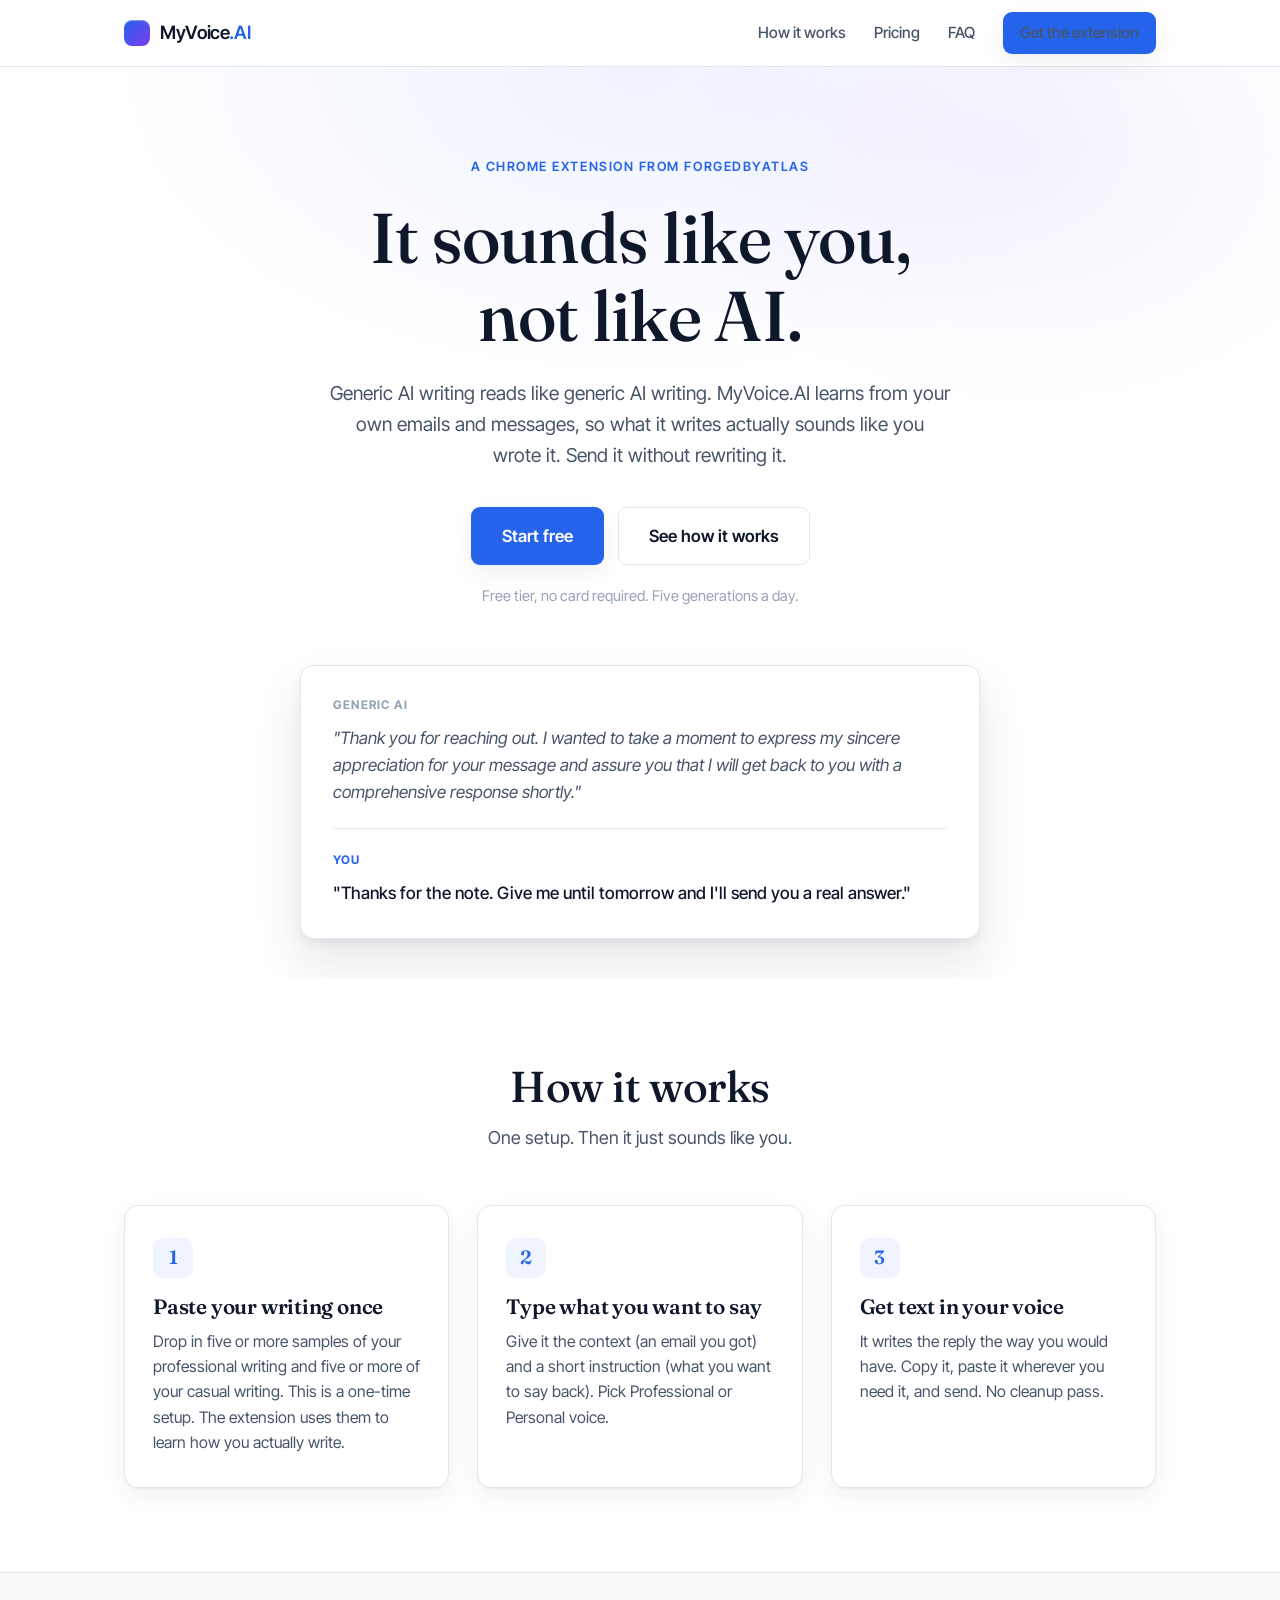
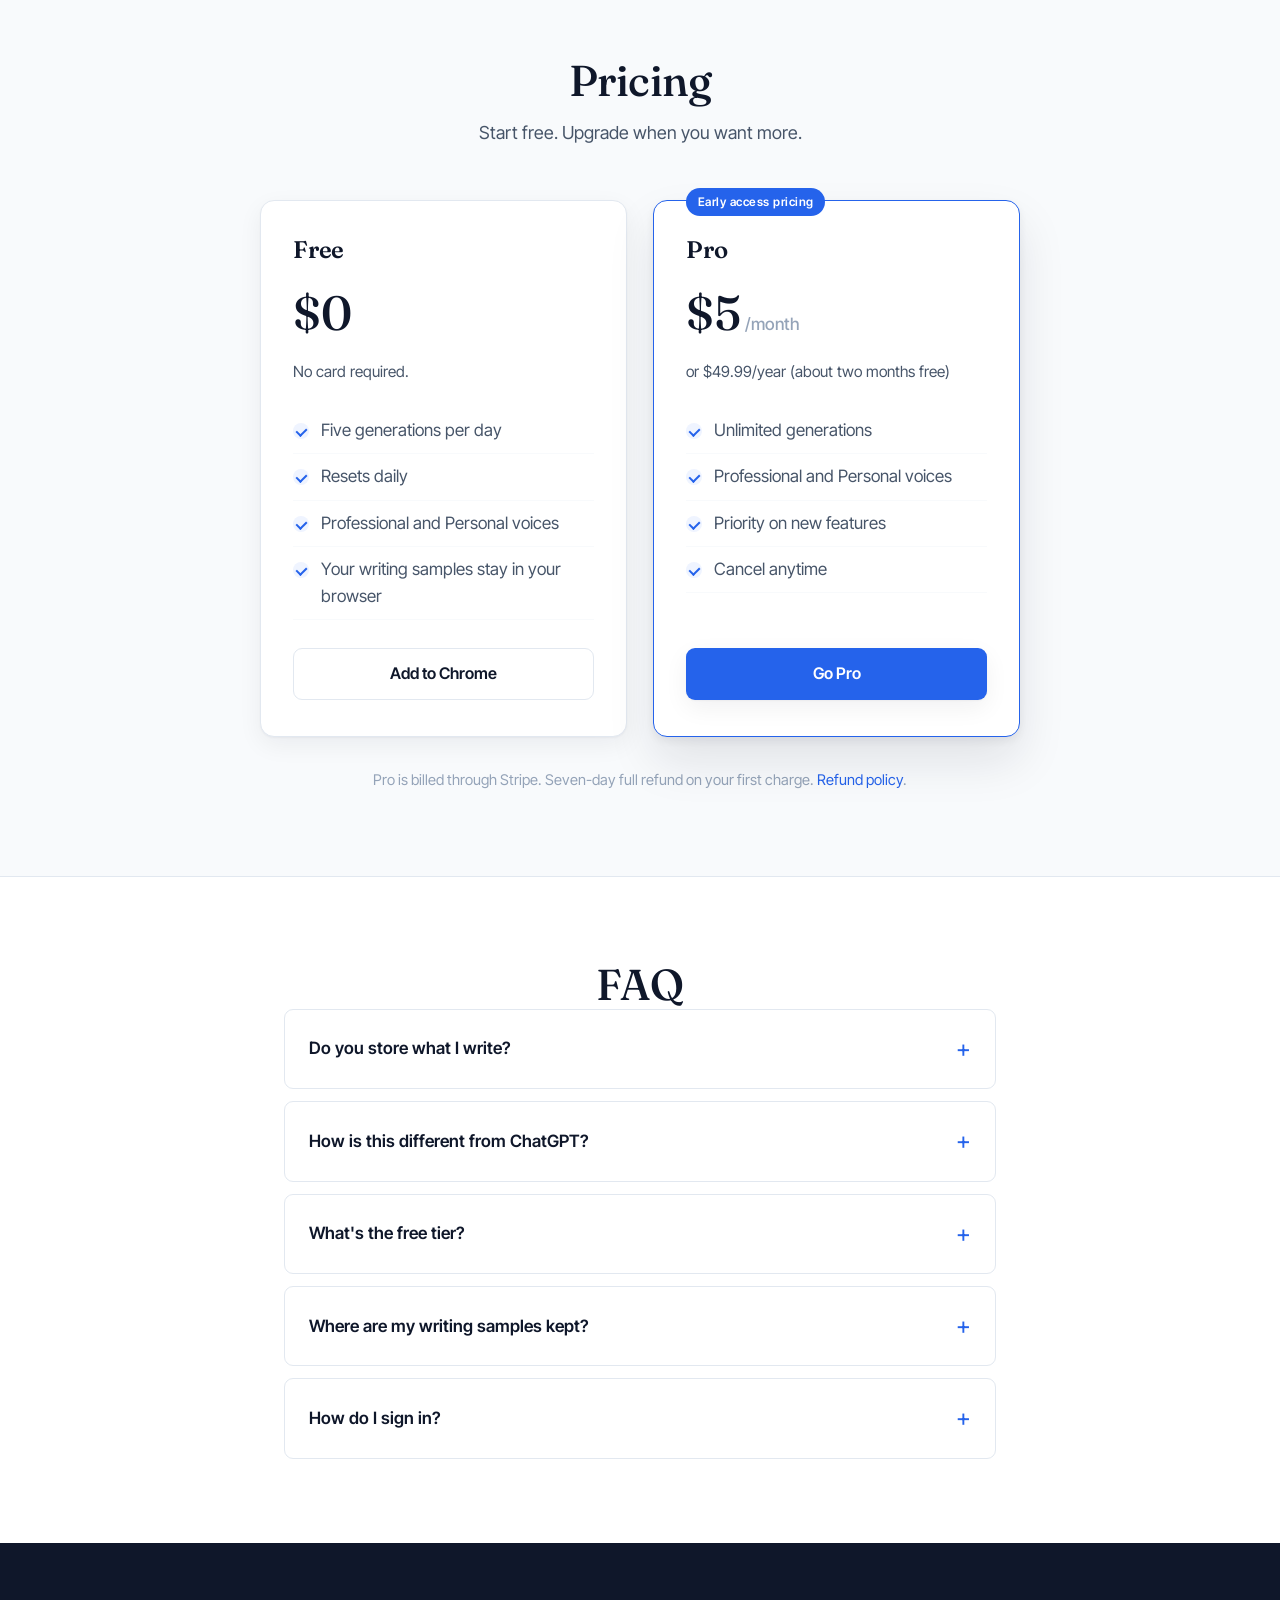
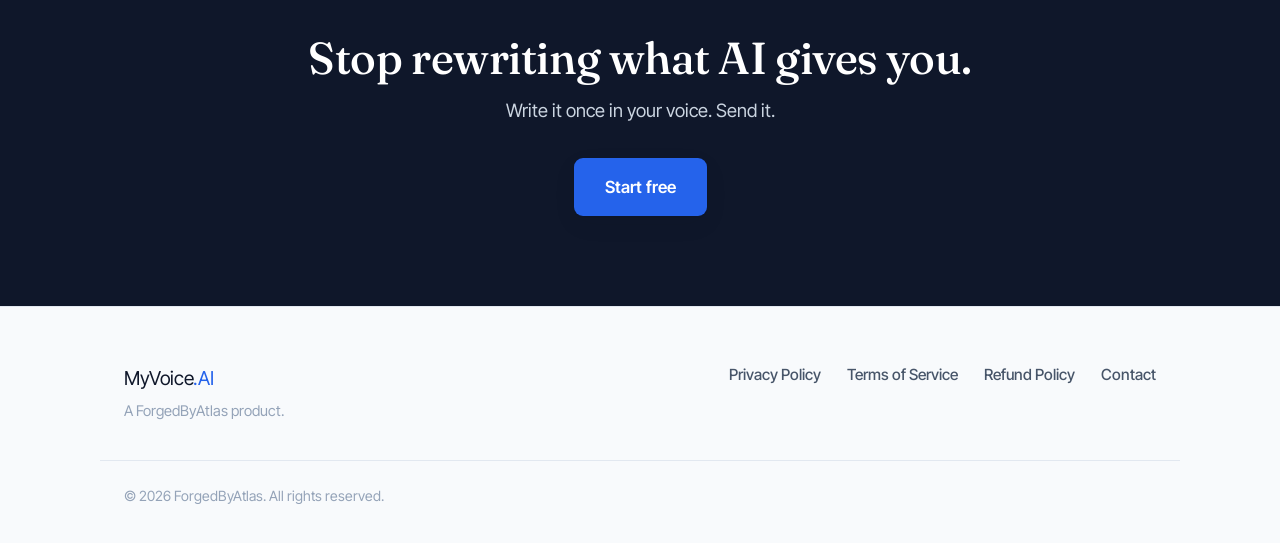
==== index.html @ 8e1022cf "Initial commit: MyVoice.AI landing site and legal pages" ====
<!DOCTYPE html>
<html lang="en">
<head>
  <meta charset="UTF-8">
  <meta name="viewport" content="width=device-width, initial-scale=1.0">
  <title>MyVoice.AI — Writing that sounds like you, not like AI</title>
  <meta name="description" content="A Chrome extension that writes emails, messages, and replies in your own voice. Paste in your writing once, and it sounds like you from then on.">
  <link rel="preconnect" href="https://fonts.googleapis.com">
  <link rel="preconnect" href="https://fonts.gstatic.com" crossorigin>
  <link href="https://fonts.googleapis.com/css2?family=Fraunces:opsz,wght@9..144,400;9..144,500;9..144,600&family=Inter+Tight:wght@400;500;600;700&display=swap" rel="stylesheet">
  <link rel="stylesheet" href="styles.css">
</head>
<body>
  <header class="site-header">
    <div class="container header-inner">
      <a href="index.html" class="brand">
        <span class="brand-mark" aria-hidden="true"></span>
        <span class="brand-text">MyVoice<span class="brand-dot">.AI</span></span>
      </a>
      <nav class="nav">
        <a href="#how">How it works</a>
        <a href="#pricing">Pricing</a>
        <a href="#faq">FAQ</a>
        <a href="#pricing" class="btn btn-sm btn-primary">Get the extension</a>
      </nav>
    </div>
  </header>

  <main>
    <!-- HERO -->
    <section class="hero">
      <div class="container hero-inner">
        <p class="eyebrow">A Chrome extension from ForgedByAtlas</p>
        <h1>It sounds like you,<br>not like AI.</h1>
        <p class="hero-sub">
          Generic AI writing reads like generic AI writing. MyVoice.AI learns from your
          own emails and messages, so what it writes actually sounds like you wrote it.
          Send it without rewriting it.
        </p>
        <div class="hero-actions">
          <a href="#pricing" class="btn btn-primary btn-lg">Start free</a>
          <a href="#how" class="btn btn-ghost btn-lg">See how it works</a>
        </div>
        <p class="hero-foot">Free tier, no card required. Five generations a day.</p>
      </div>
      <div class="hero-demo container">
        <div class="demo-card">
          <div class="demo-row">
            <div class="demo-label">Generic AI</div>
            <p class="demo-generic">"Thank you for reaching out. I wanted to take a moment to express my sincere appreciation for your message and assure you that I will get back to you with a comprehensive response shortly."</p>
          </div>
          <div class="demo-divider" aria-hidden="true"></div>
          <div class="demo-row">
            <div class="demo-label demo-label-you">You</div>
            <p class="demo-you">"Thanks for the note. Give me until tomorrow and I'll send you a real answer."</p>
          </div>
        </div>
      </div>
    </section>

    <!-- HOW IT WORKS -->
    <section id="how" class="section">
      <div class="container">
        <h2 class="section-title">How it works</h2>
        <p class="section-lead">One setup. Then it just sounds like you.</p>
        <ol class="steps">
          <li class="step">
            <div class="step-num">1</div>
            <h3>Paste your writing once</h3>
            <p>Drop in five or more samples of your professional writing and five or more of your casual writing. This is a one-time setup. The extension uses them to learn how you actually write.</p>
          </li>
          <li class="step">
            <div class="step-num">2</div>
            <h3>Type what you want to say</h3>
            <p>Give it the context (an email you got) and a short instruction (what you want to say back). Pick Professional or Personal voice.</p>
          </li>
          <li class="step">
            <div class="step-num">3</div>
            <h3>Get text in your voice</h3>
            <p>It writes the reply the way you would have. Copy it, paste it wherever you need it, and send. No cleanup pass.</p>
          </li>
        </ol>
      </div>
    </section>

    <!-- PRICING -->
    <section id="pricing" class="section section-alt">
      <div class="container">
        <h2 class="section-title">Pricing</h2>
        <p class="section-lead">Start free. Upgrade when you want more.</p>
        <div class="plans">
          <div class="plan">
            <h3 class="plan-name">Free</h3>
            <div class="plan-price"><span class="plan-amount">$0</span></div>
            <p class="plan-note">No card required.</p>
            <ul class="plan-features">
              <li>Five generations per day</li>
              <li>Resets daily</li>
              <li>Professional and Personal voices</li>
              <li>Your writing samples stay in your browser</li>
            </ul>
            <a href="#" class="btn btn-ghost btn-block">Add to Chrome</a>
          </div>
          <div class="plan plan-featured">
            <div class="plan-tag">Early access pricing</div>
            <h3 class="plan-name">Pro</h3>
            <div class="plan-price">
              <span class="plan-amount">$5</span><span class="plan-period">/month</span>
            </div>
            <p class="plan-note">or $49.99/year (about two months free)</p>
            <ul class="plan-features">
              <li>Unlimited generations</li>
              <li>Professional and Personal voices</li>
              <li>Priority on new features</li>
              <li>Cancel anytime</li>
            </ul>
            <a href="#" class="btn btn-primary btn-block">Go Pro</a>
          </div>
        </div>
        <p class="pricing-foot">Pro is billed through Stripe. Seven-day full refund on your first charge. <a href="refund.html">Refund policy</a>.</p>
      </div>
    </section>

    <!-- FAQ -->
    <section id="faq" class="section">
      <div class="container container-narrow">
        <h2 class="section-title">FAQ</h2>
        <div class="faq">
          <details class="faq-item">
            <summary>Do you store what I write?</summary>
            <div class="faq-body">
              <p>No. The message content you send for generation is never stored on our servers. It's processed to produce your reply and then it's gone.</p>
              <p>The only writing we keep are your setup samples, and those are saved in your browser's Chrome sync storage, not in our database. They stay with you.</p>
            </div>
          </details>
          <details class="faq-item">
            <summary>How is this different from ChatGPT?</summary>
            <div class="faq-body">
              <p>ChatGPT writes in a generic, average voice because it's trained on everyone. MyVoice.AI is matched to your writing specifically, using the samples you provide. The output sounds like you, which means you can send it as-is instead of rewriting it to not sound like a robot.</p>
            </div>
          </details>
          <details class="faq-item">
            <summary>What's the free tier?</summary>
            <div class="faq-body">
              <p>Five generations per day, resetting daily, with no card required. Both Professional and Personal voices are included. If you need more than five a day, Pro removes the limit.</p>
            </div>
          </details>
          <details class="faq-item">
            <summary>Where are my writing samples kept?</summary>
            <div class="faq-body">
              <p>In your browser's Chrome sync storage. That means they're tied to your Chrome profile, not sitting in our database. We don't have a copy.</p>
            </div>
          </details>
          <details class="faq-item">
            <summary>How do I sign in?</summary>
            <div class="faq-body">
              <p>With a magic link. You enter your email and we send you a sign-in link. No password to create or forget.</p>
            </div>
          </details>
        </div>
      </div>
    </section>

    <!-- CTA -->
    <section class="cta">
      <div class="container">
        <h2>Stop rewriting what AI gives you.</h2>
        <p>Write it once in your voice. Send it.</p>
        <a href="#pricing" class="btn btn-primary btn-lg">Start free</a>
      </div>
    </section>
  </main>

  <footer class="site-footer">
    <div class="container footer-inner">
      <div class="footer-brand">
        <span class="brand-text">MyVoice<span class="brand-dot">.AI</span></span>
        <p>A ForgedByAtlas product.</p>
      </div>
      <nav class="footer-nav">
        <a href="privacy.html">Privacy Policy</a>
        <a href="terms.html">Terms of Service</a>
        <a href="refund.html">Refund Policy</a>
        <a href="mailto:forgedbyatlas@proton.me">Contact</a>
      </nav>
    </div>
    <div class="container footer-legal">
      <p>&copy; 2026 ForgedByAtlas. All rights reserved.</p>
    </div>
  </footer>
</body>
</html>
---- styles.css ----
:root {
  --accent: #2563eb;
  --accent-dark: #1d4ed8;
  --accent-soft: #eff4ff;
  --ink: #0f172a;
  --ink-soft: #475569;
  --ink-faint: #94a3b8;
  --line: #e2e8f0;
  --bg: #ffffff;
  --bg-alt: #f8fafc;
  --radius: 14px;
  --radius-sm: 9px;
  --maxw: 1080px;
  --shadow: 0 1px 2px rgba(15, 23, 42, 0.04), 0 8px 24px rgba(15, 23, 42, 0.06);
  --shadow-lg: 0 4px 8px rgba(15, 23, 42, 0.06), 0 24px 48px rgba(15, 23, 42, 0.10);
}

* { box-sizing: border-box; margin: 0; padding: 0; }

html { scroll-behavior: smooth; }

body {
  font-family: "Inter Tight", -apple-system, BlinkMacSystemFont, sans-serif;
  color: var(--ink);
  background: var(--bg);
  line-height: 1.6;
  -webkit-font-smoothing: antialiased;
  font-size: 17px;
}

h1, h2, h3 { font-family: "Fraunces", Georgia, serif; line-height: 1.1; letter-spacing: -0.01em; }

a { color: var(--accent); text-decoration: none; }
a:hover { color: var(--accent-dark); }

.container { width: 100%; max-width: var(--maxw); margin: 0 auto; padding: 0 24px; }
.container-narrow { max-width: 760px; }

/* HEADER */
.site-header {
  position: sticky; top: 0; z-index: 50;
  background: rgba(255, 255, 255, 0.85);
  backdrop-filter: saturate(180%) blur(12px);
  border-bottom: 1px solid var(--line);
}
.header-inner { display: flex; align-items: center; justify-content: space-between; height: 66px; }
.brand { display: flex; align-items: center; gap: 10px; color: var(--ink); font-weight: 600; }
.brand-mark {
  width: 26px; height: 26px; border-radius: 8px;
  background: linear-gradient(135deg, var(--accent), #7c3aed);
  box-shadow: inset 0 1px 1px rgba(255,255,255,0.4);
}
.brand-text { font-size: 1.15rem; letter-spacing: -0.02em; }
.brand-dot { color: var(--accent); }
.nav { display: flex; align-items: center; gap: 28px; }
.nav a { color: var(--ink-soft); font-weight: 500; font-size: 0.96rem; }
.nav a:hover { color: var(--ink); }

/* BUTTONS */
.btn {
  display: inline-flex; align-items: center; justify-content: center;
  font-family: inherit; font-weight: 600; font-size: 1rem;
  padding: 12px 22px; border-radius: var(--radius-sm);
  border: 1px solid transparent; cursor: pointer; transition: all 0.16s ease;
  white-space: nowrap;
}
.btn-sm { padding: 8px 16px; font-size: 0.92rem; }
.btn-lg { padding: 15px 30px; font-size: 1.05rem; }
.btn-block { display: flex; width: 100%; }
.btn-primary { background: var(--accent); color: #fff; box-shadow: var(--shadow); }
.btn-primary:hover { background: var(--accent-dark); color: #fff; transform: translateY(-1px); box-shadow: var(--shadow-lg); }
.btn-ghost { background: #fff; color: var(--ink); border-color: var(--line); }
.btn-ghost:hover { color: var(--ink); border-color: var(--ink-faint); background: var(--bg-alt); }

/* HERO */
.hero { padding: 90px 0 40px; text-align: center; position: relative; overflow: hidden; }
.hero::before {
  content: ""; position: absolute; inset: 0; z-index: -1;
  background:
    radial-gradient(60% 50% at 50% 0%, rgba(37, 99, 235, 0.08), transparent 70%),
    radial-gradient(40% 40% at 80% 10%, rgba(124, 58, 237, 0.06), transparent 70%);
}
.eyebrow {
  text-transform: uppercase; letter-spacing: 0.12em; font-size: 0.8rem;
  font-weight: 600; color: var(--accent); margin-bottom: 22px;
}
.hero h1 { font-size: clamp(2.6rem, 6vw, 4.4rem); font-weight: 500; margin-bottom: 24px; }
.hero-sub { font-size: 1.2rem; color: var(--ink-soft); max-width: 620px; margin: 0 auto 36px; }
.hero-actions { display: flex; gap: 14px; justify-content: center; flex-wrap: wrap; }
.hero-foot { margin-top: 20px; font-size: 0.92rem; color: var(--ink-faint); }

.hero-demo { margin-top: 56px; }
.demo-card {
  max-width: 680px; margin: 0 auto; text-align: left;
  background: #fff; border: 1px solid var(--line); border-radius: var(--radius);
  box-shadow: var(--shadow-lg); padding: 8px;
}
.demo-row { padding: 22px 24px; }
.demo-label {
  font-size: 0.74rem; text-transform: uppercase; letter-spacing: 0.1em;
  font-weight: 700; color: var(--ink-faint); margin-bottom: 10px;
}
.demo-label-you { color: var(--accent); }
.demo-generic { color: var(--ink-soft); font-style: italic; }
.demo-you { color: var(--ink); font-weight: 500; }
.demo-divider { height: 1px; background: var(--line); margin: 0 24px; }

/* SECTIONS */
.section { padding: 84px 0; }
.section-alt { background: var(--bg-alt); border-top: 1px solid var(--line); border-bottom: 1px solid var(--line); }
.section-title { font-size: clamp(2rem, 4vw, 2.7rem); font-weight: 500; text-align: center; }
.section-lead { text-align: center; color: var(--ink-soft); font-size: 1.12rem; margin: 14px auto 52px; max-width: 540px; }

/* STEPS */
.steps { list-style: none; display: grid; grid-template-columns: repeat(3, 1fr); gap: 28px; }
.step {
  background: #fff; border: 1px solid var(--line); border-radius: var(--radius);
  padding: 32px 28px; box-shadow: var(--shadow);
}
.step-num {
  width: 40px; height: 40px; border-radius: 10px; display: flex; align-items: center;
  justify-content: center; font-family: "Fraunces", serif; font-weight: 600; font-size: 1.2rem;
  background: var(--accent-soft); color: var(--accent); margin-bottom: 18px;
}
.step h3 { font-size: 1.3rem; font-weight: 600; margin-bottom: 10px; }
.step p { color: var(--ink-soft); font-size: 0.99rem; }

/* PLANS */
.plans { display: grid; grid-template-columns: repeat(2, 1fr); gap: 26px; max-width: 760px; margin: 0 auto; }
.plan {
  background: #fff; border: 1px solid var(--line); border-radius: var(--radius);
  padding: 36px 32px; box-shadow: var(--shadow); position: relative; display: flex; flex-direction: column;
}
.plan-featured { border-color: var(--accent); border-width: 1.5px; box-shadow: var(--shadow-lg); }
.plan-tag {
  position: absolute; top: -13px; left: 32px; background: var(--accent); color: #fff;
  font-size: 0.74rem; font-weight: 600; letter-spacing: 0.04em; padding: 5px 12px; border-radius: 20px;
}
.plan-name { font-size: 1.5rem; font-weight: 600; margin-bottom: 12px; }
.plan-price { display: flex; align-items: baseline; gap: 4px; }
.plan-amount { font-family: "Fraunces", serif; font-size: 3rem; font-weight: 500; }
.plan-period { color: var(--ink-faint); font-weight: 500; }
.plan-note { color: var(--ink-soft); margin: 8px 0 24px; font-size: 0.96rem; }
.plan-features { list-style: none; margin-bottom: 28px; flex: 1; }
.plan-features li { padding: 9px 0 9px 28px; position: relative; color: var(--ink-soft); border-bottom: 1px solid var(--bg-alt); }
.plan-features li::before {
  content: ""; position: absolute; left: 0; top: 15px; width: 16px; height: 16px;
  background: var(--accent-soft); border-radius: 50%;
}
.plan-features li::after {
  content: ""; position: absolute; left: 5px; top: 18px; width: 5px; height: 8px;
  border-right: 2px solid var(--accent); border-bottom: 2px solid var(--accent); transform: rotate(45deg);
}
.pricing-foot { text-align: center; color: var(--ink-faint); font-size: 0.92rem; margin-top: 32px; }

/* FAQ */
.faq { display: flex; flex-direction: column; gap: 12px; }
.faq-item { border: 1px solid var(--line); border-radius: var(--radius-sm); background: #fff; overflow: hidden; }
.faq-item summary {
  cursor: pointer; padding: 20px 24px; font-weight: 600; font-size: 1.06rem;
  list-style: none; display: flex; justify-content: space-between; align-items: center;
}
.faq-item summary::-webkit-details-marker { display: none; }
.faq-item summary::after {
  content: "+"; font-weight: 400; font-size: 1.5rem; color: var(--accent); transition: transform 0.2s;
}
.faq-item[open] summary::after { transform: rotate(45deg); }
.faq-body { padding: 0 24px 22px; color: var(--ink-soft); }
.faq-body p + p { margin-top: 12px; }

/* CTA */
.cta { padding: 90px 0; text-align: center; background: var(--ink); color: #fff; }
.cta h2 { font-size: clamp(2rem, 4vw, 2.8rem); font-weight: 500; margin-bottom: 14px; }
.cta p { color: #cbd5e1; font-size: 1.15rem; margin-bottom: 32px; }

/* FOOTER */
.site-footer { padding: 56px 0 36px; border-top: 1px solid var(--line); background: var(--bg-alt); }
.footer-inner { display: flex; justify-content: space-between; align-items: flex-start; gap: 40px; flex-wrap: wrap; }
.footer-brand .brand-text { font-size: 1.2rem; }
.footer-brand p { color: var(--ink-faint); font-size: 0.92rem; margin-top: 6px; }
.footer-nav { display: flex; gap: 26px; flex-wrap: wrap; }
.footer-nav a { color: var(--ink-soft); font-weight: 500; font-size: 0.96rem; }
.footer-nav a:hover { color: var(--ink); }
.footer-legal { margin-top: 36px; padding-top: 24px; border-top: 1px solid var(--line); }
.footer-legal p { color: var(--ink-faint); font-size: 0.88rem; }

/* LEGAL PAGES */
.legal { padding: 70px 0 90px; }
.legal-doc { max-width: 760px; margin: 0 auto; }
.legal-doc h1 { font-size: clamp(2rem, 4vw, 2.8rem); font-weight: 500; margin-bottom: 10px; }
.legal-meta { color: var(--ink-faint); font-size: 0.92rem; margin-bottom: 40px; padding-bottom: 24px; border-bottom: 1px solid var(--line); }
.legal-doc h2 { font-size: 1.5rem; font-weight: 600; margin: 40px 0 14px; }
.legal-doc h3 { font-size: 1.15rem; font-weight: 600; margin: 26px 0 10px; font-family: "Inter Tight", sans-serif; }
.legal-doc p { color: var(--ink-soft); margin-bottom: 14px; }
.legal-doc ul { color: var(--ink-soft); margin: 0 0 14px 22px; }
.legal-doc li { margin-bottom: 8px; }
.legal-doc a { font-weight: 500; }
.back-link { display: inline-flex; align-items: center; gap: 6px; font-weight: 500; margin-bottom: 30px; }

/* RESPONSIVE */
@media (max-width: 860px) {
  .steps { grid-template-columns: 1fr; }
  .plans { grid-template-columns: 1fr; }
}
@media (max-width: 640px) {
  body { font-size: 16px; }
  .nav a:not(.btn) { display: none; }
  .hero { padding: 60px 0 30px; }
  .section { padding: 60px 0; }
  .footer-inner { flex-direction: column; gap: 24px; }
}
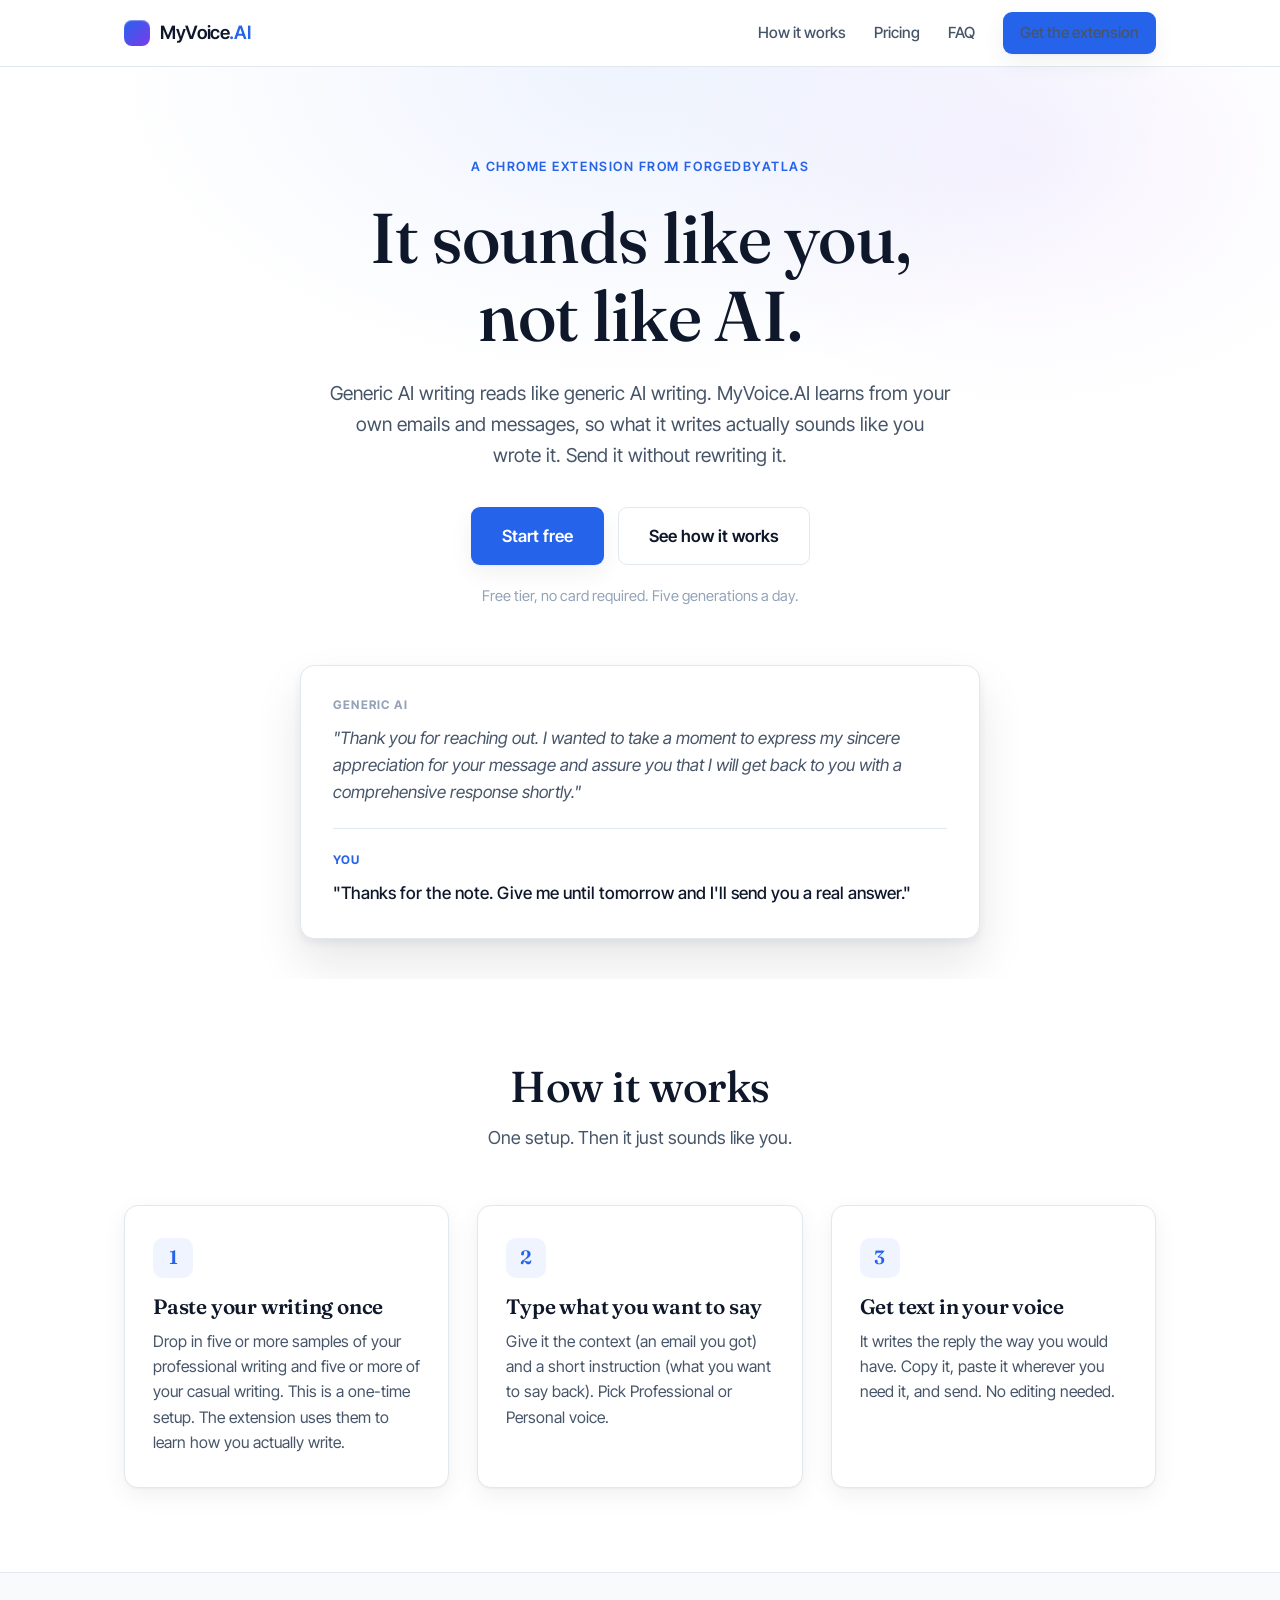
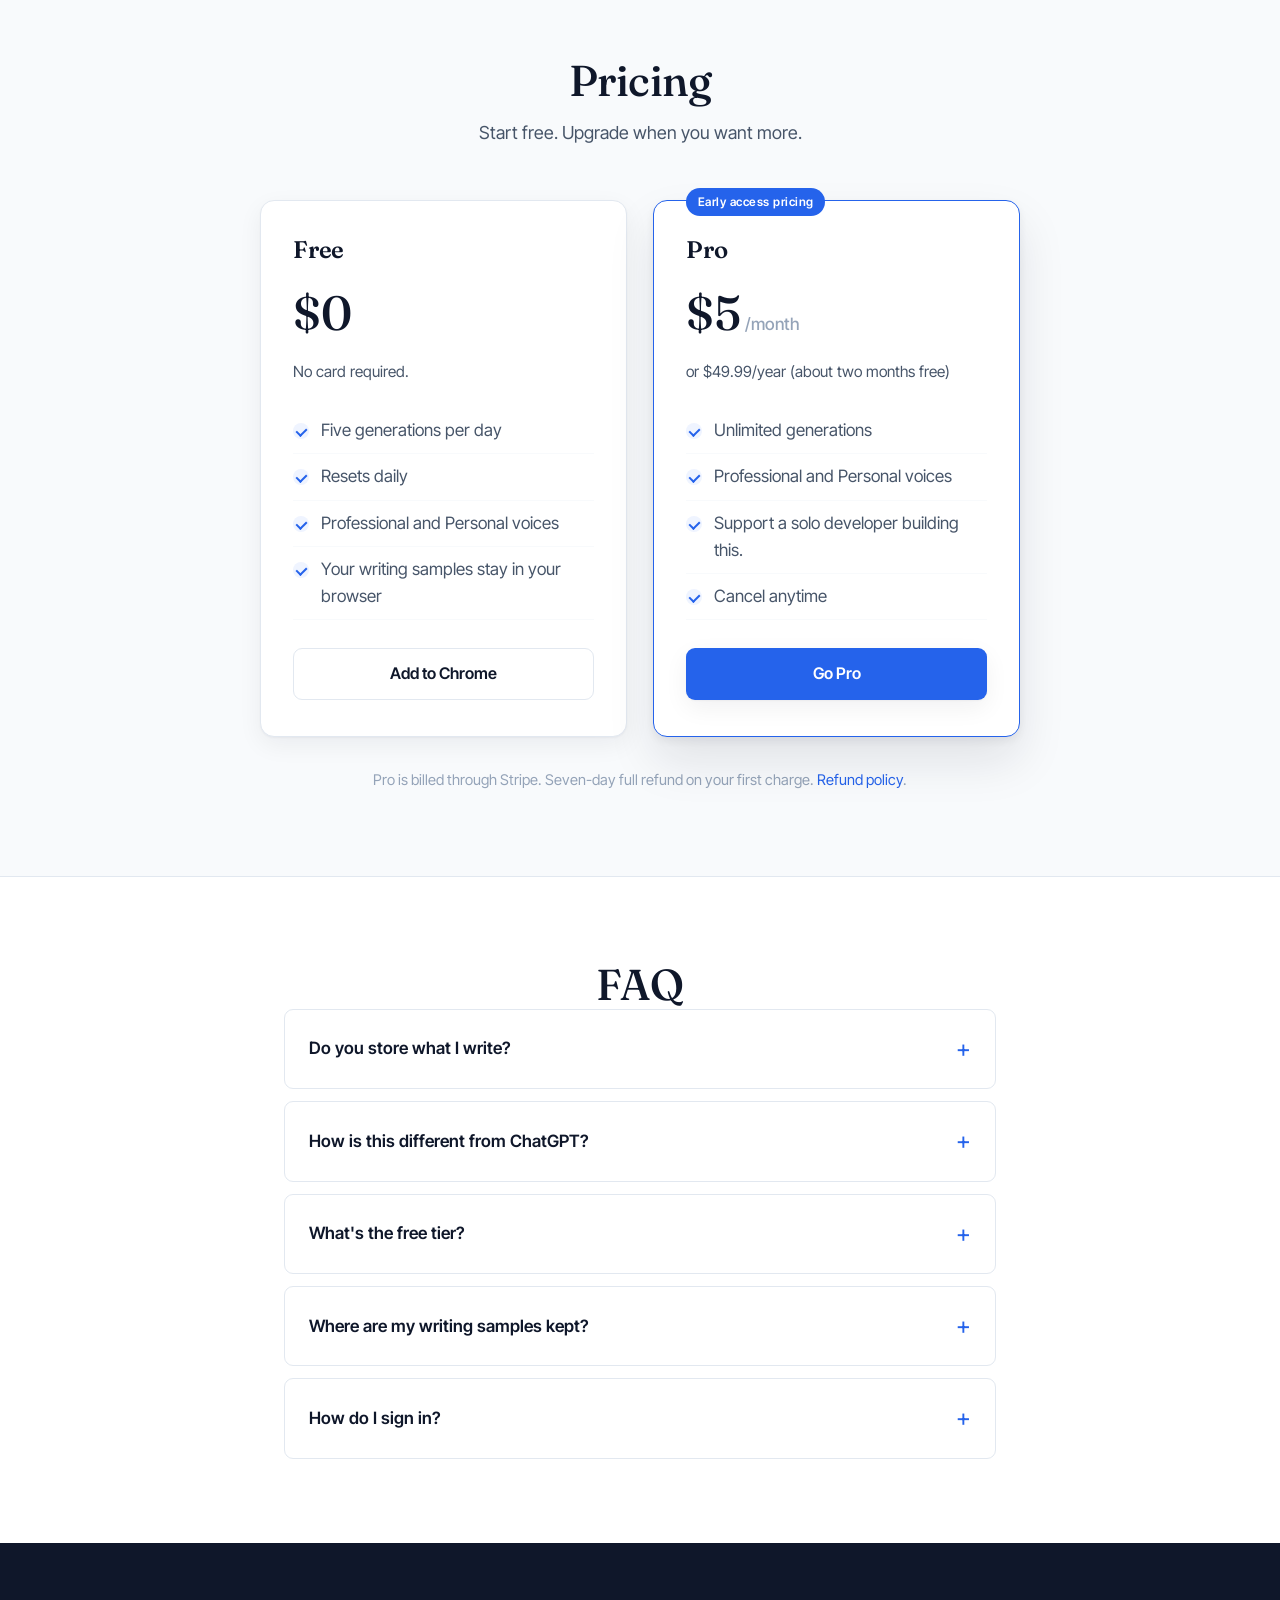
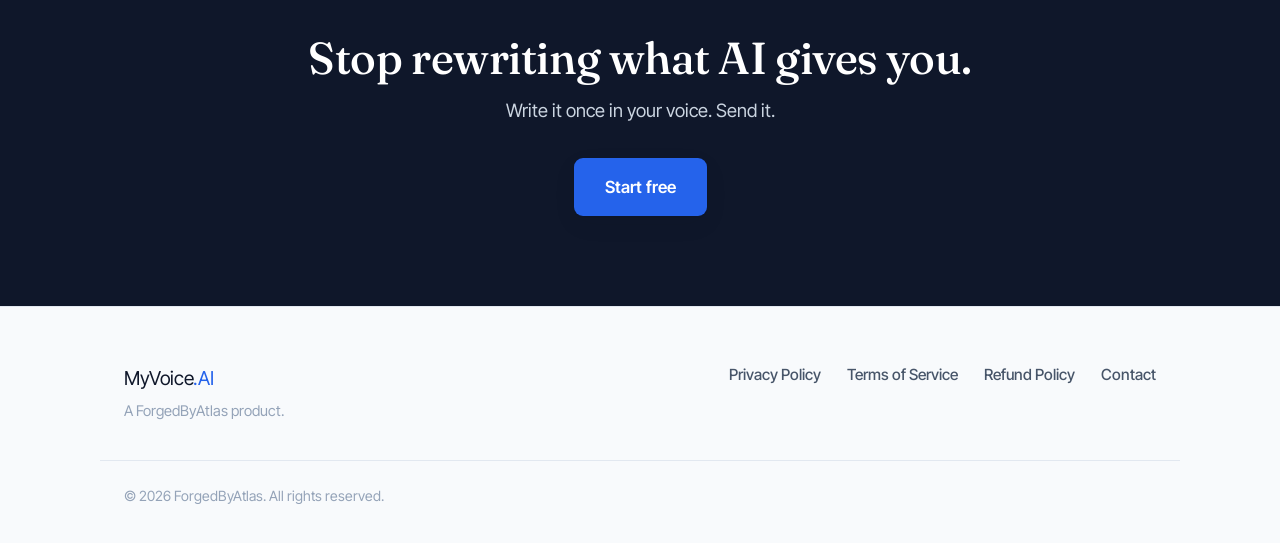
==== commit 23d879ed: "Reword CTAs, tighten mobile spacing, add billing success/cancel pages" ====
--- a/index.html
+++ b/index.html
@@ -21,7 +21,7 @@
         <a href="#how">How it works</a>
         <a href="#pricing">Pricing</a>
         <a href="#faq">FAQ</a>
-        <a href="#pricing" class="btn btn-sm btn-primary">Get the extension</a>
+        <a href="https://chromewebstore.google.com/" target="_blank" rel="noopener" class="btn btn-sm btn-primary">Get the extension</a>
       </nav>
     </div>
   </header>
@@ -38,7 +38,7 @@
           Send it without rewriting it.
         </p>
         <div class="hero-actions">
-          <a href="#pricing" class="btn btn-primary btn-lg">Start free</a>
+          <a href="https://chromewebstore.google.com/" target="_blank" rel="noopener" class="btn btn-primary btn-lg">Start free</a>
           <a href="#how" class="btn btn-ghost btn-lg">See how it works</a>
         </div>
         <p class="hero-foot">Free tier, no card required. Five generations a day.</p>
@@ -77,7 +77,7 @@
           <li class="step">
             <div class="step-num">3</div>
             <h3>Get text in your voice</h3>
-            <p>It writes the reply the way you would have. Copy it, paste it wherever you need it, and send. No cleanup pass.</p>
+            <p>It writes the reply the way you would have. Copy it, paste it wherever you need it, and send. No editing needed.</p>
           </li>
         </ol>
       </div>
@@ -99,7 +99,7 @@
               <li>Professional and Personal voices</li>
               <li>Your writing samples stay in your browser</li>
             </ul>
-            <a href="#" class="btn btn-ghost btn-block">Add to Chrome</a>
+            <a href="https://chromewebstore.google.com/" target="_blank" rel="noopener" class="btn btn-ghost btn-block">Add to Chrome</a>
           </div>
           <div class="plan plan-featured">
             <div class="plan-tag">Early access pricing</div>
@@ -111,10 +111,10 @@
             <ul class="plan-features">
               <li>Unlimited generations</li>
               <li>Professional and Personal voices</li>
-              <li>Priority on new features</li>
+              <li>Support a solo developer building this.</li>
               <li>Cancel anytime</li>
             </ul>
-            <a href="#" class="btn btn-primary btn-block">Go Pro</a>
+            <a href="https://chromewebstore.google.com/" target="_blank" rel="noopener" class="btn btn-primary btn-block">Go Pro</a>
           </div>
         </div>
         <p class="pricing-foot">Pro is billed through Stripe. Seven-day full refund on your first charge. <a href="refund.html">Refund policy</a>.</p>
@@ -166,7 +166,7 @@
       <div class="container">
         <h2>Stop rewriting what AI gives you.</h2>
         <p>Write it once in your voice. Send it.</p>
-        <a href="#pricing" class="btn btn-primary btn-lg">Start free</a>
+        <a href="https://chromewebstore.google.com/" target="_blank" rel="noopener" class="btn btn-primary btn-lg">Start free</a>
       </div>
     </section>
   </main>
--- a/styles.css
+++ b/styles.css
@@ -209,3 +209,13 @@
   .section { padding: 60px 0; }
   .footer-inner { flex-direction: column; gap: 24px; }
 }
+@media (max-width: 420px) {
+  .container { padding: 0 18px; }
+  .plan { padding: 30px 22px; }
+  .plan-tag { left: 22px; }
+  .step { padding: 26px 22px; }
+  .demo-row { padding: 20px 20px; }
+  .demo-divider { margin: 0 20px; }
+  .faq-item summary { padding: 18px 20px; }
+  .faq-body { padding: 0 20px 20px; }
+}
